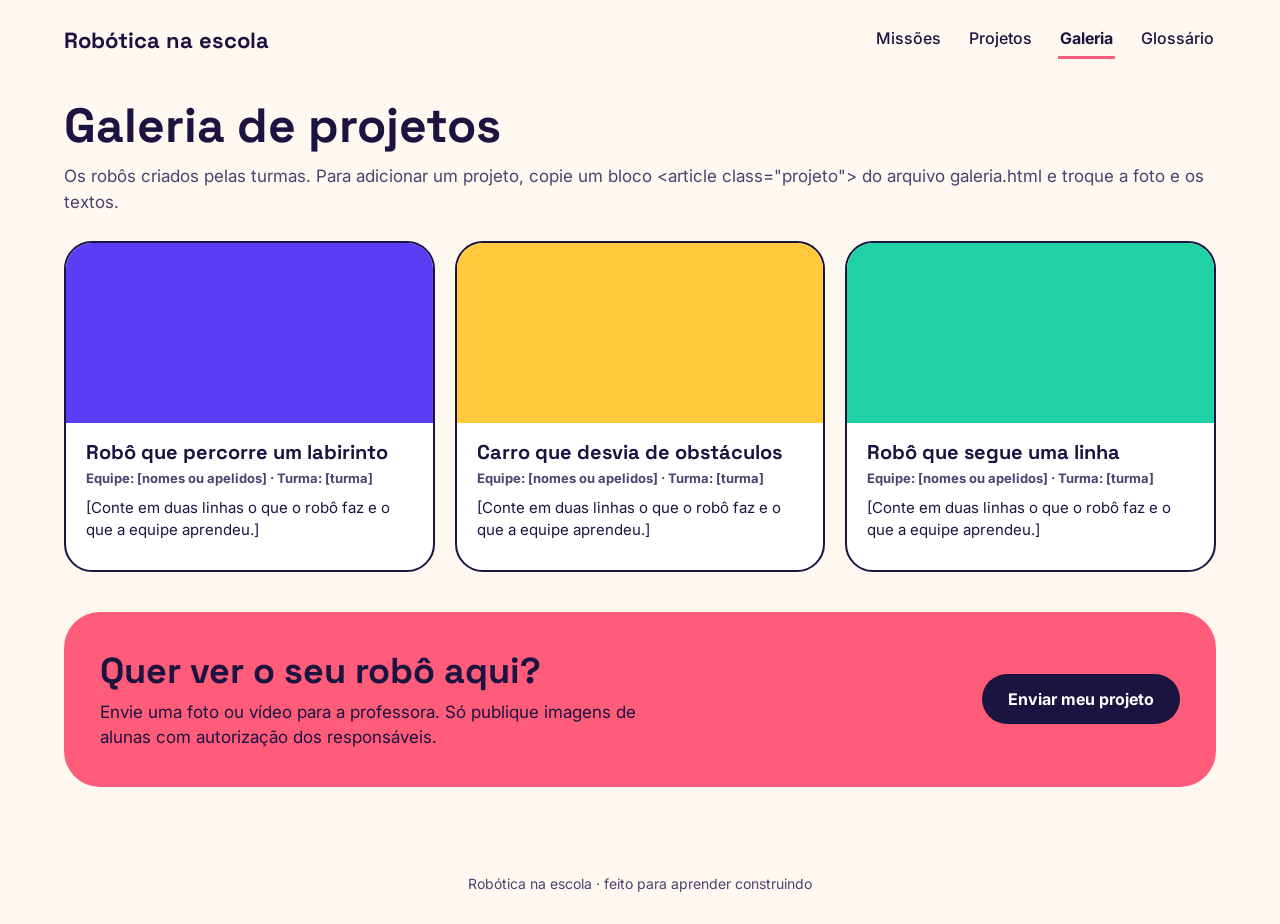
==== galeria.html @ 1efce521 "upando para o git" ====
<!DOCTYPE html>
<html lang="pt-BR">
<head>
<meta charset="utf-8">
<meta name="viewport" content="width=device-width, initial-scale=1">
<title>Galeria | Robótica na escola</title>
<link rel="icon" href="img/favicon.svg" type="image/svg+xml">
<link href="https://fonts.googleapis.com/css2?family=Inter:wght@400;500;700&family=Space+Grotesk:wght@500;700&display=swap" rel="stylesheet">
<link rel="stylesheet" href="css/estilo.css">
</head>
<body>
<a class="pular" href="#conteudo">Pular para o conteúdo</a>
<div class="wrap">
<header class="cabecalho">
<a class="logo" href="index.html">Robótica na escola</a>
<nav aria-label="Principal">
<a href="index.html#trilha">Missões</a>
<a href="modulo-6.html">Projetos</a>
<a href="galeria.html" aria-current="page">Galeria</a>
<a href="glossario.html">Glossário</a>
</nav>
</header>
<main id="conteudo">
<section class="miolo">
<h1 class="titulo-pagina">Galeria de projetos</h1>
<p class="sub">Os robôs criados pelas turmas. Para adicionar um projeto, copie um bloco &lt;article class="projeto"&gt; do arquivo galeria.html e troque a foto e os textos.</p>
<div class="galeria">
<article class="projeto">
<div class="foto" style="background:#5B3DF5" role="img" aria-label="Espaço para a foto do projeto"></div>
<h3>Robô que percorre um labirinto</h3>
<p class="autoras">Equipe: [nomes ou apelidos] · Turma: [turma]</p>
<p>[Conte em duas linhas o que o robô faz e o que a equipe aprendeu.]</p>
</article>
<article class="projeto">
<div class="foto" style="background:#FFC93C" role="img" aria-label="Espaço para a foto do projeto"></div>
<h3>Carro que desvia de obstáculos</h3>
<p class="autoras">Equipe: [nomes ou apelidos] · Turma: [turma]</p>
<p>[Conte em duas linhas o que o robô faz e o que a equipe aprendeu.]</p>
</article>
<article class="projeto">
<div class="foto" style="background:#1FD1A5" role="img" aria-label="Espaço para a foto do projeto"></div>
<h3>Robô que segue uma linha</h3>
<p class="autoras">Equipe: [nomes ou apelidos] · Turma: [turma]</p>
<p>[Conte em duas linhas o que o robô faz e o que a equipe aprendeu.]</p>
</article>
</div>
<div class="cta">
<div>
<h2>Quer ver o seu robô aqui?</h2>
<p>Envie uma foto ou vídeo para a professora. Só publique imagens de alunas com autorização dos responsáveis.</p>
</div>
<!-- Troque COLE-AQUI-O-LINK-DO-FORMULARIO pelo link de um Google Forms de envio de projetos -->
<a class="btn btn-noite" href="COLE-AQUI-O-LINK-DO-FORMULARIO">Enviar meu projeto</a>
</div>
</section>
</main>
<footer class="rodape-site">Robótica na escola · feito para aprender construindo</footer>
</div>
<script src="js/script.js"></script>
</body>
</html>
---- css/estilo.css ----
/* Robótica na escola: estilo compartilhado por todas as páginas.
   As cores principais estão nas variáveis abaixo. Mude aqui e o site inteiro muda. */
:root {
  --noite: #1B1340;
  --creme: #FFF8F0;
  --violeta: #5B3DF5;
  --coral: #FF5C7A;
  --menta: #1FD1A5;
  --amarelo: #FFC93C;
  --ceu: #5CC8FF;
  --suave: #4A4270;
}
* { box-sizing: border-box; }
html { scroll-behavior: smooth; }
body { margin: 0; background: var(--creme); color: var(--noite); font-family: 'Inter', Arial, sans-serif; }
h1, h2, h3, .num, .logo { font-family: 'Space Grotesk', Arial, sans-serif; }
a { color: inherit; }
:focus-visible { outline: 3px solid var(--violeta); outline-offset: 3px; }
.wrap { max-width: 1200px; margin: 0 auto; padding: 0 24px; }
.pular { position: absolute; left: -999px; top: 8px; background: var(--noite); color: #fff; padding: 10px 16px; border-radius: 8px; z-index: 10; }
.pular:focus { left: 8px; }

/* Cabeçalho */
.cabecalho { display: flex; flex-wrap: wrap; gap: 12px; align-items: center; justify-content: space-between; padding: 20px 0; }
.logo { font-weight: 700; font-size: 22px; text-decoration: none; }
.cabecalho nav { display: flex; flex-wrap: wrap; gap: 8px 24px; }
.cabecalho nav a { text-decoration: none; font-weight: 500; padding: 8px 2px; border-bottom: 3px solid transparent; }
.cabecalho nav a:hover { color: var(--violeta); }
.cabecalho nav a[aria-current="page"] { border-bottom-color: var(--coral); font-weight: 700; }

/* Botões */
.btn { display: inline-block; font-weight: 700; text-decoration: none; padding: 15px 26px; border-radius: 999px; min-height: 44px; }
.btn-violeta { background: var(--violeta); color: #fff; }
.btn-violeta:hover, .btn-noite:hover { background: var(--noite); }
.btn-noite { background: var(--noite); color: #fff; }
.btn-noite:hover { background: var(--violeta); }
.btn-borda { border: 2px solid var(--noite); padding: 13px 24px; }
.btn-borda:hover { background: var(--noite); color: #fff; }
button { font: inherit; font-weight: 700; border: 0; background: var(--violeta); color: #fff; padding: 13px 26px; border-radius: 999px; min-height: 44px; cursor: pointer; }
button:hover { background: var(--noite); }
.btn-link { background: none; color: var(--suave); text-decoration: underline; font-weight: 500; padding: 8px; min-height: 0; font-size: 14px; }
.btn-link:hover { background: none; color: var(--coral); }

/* Início */
.hero { display: flex; flex-wrap: wrap; gap: 40px; align-items: center; padding: 24px 0 56px; }
.hero-texto { flex: 1 1 360px; }
.selo { display: inline-block; background: var(--amarelo); font-weight: 700; font-size: 13px; padding: 6px 14px; border-radius: 999px; }
.hero h1 { font-size: clamp(40px, 7vw, 64px); line-height: 1.03; margin: 18px 0 16px; }
.hero p { font-size: 19px; line-height: 1.5; margin: 0 0 26px; max-width: 480px; }
.botoes { display: flex; flex-wrap: wrap; gap: 12px; }
.hero-arte { flex: 1 1 320px; min-height: 380px; background: var(--violeta); border-radius: 40px; position: relative; display: flex; align-items: center; justify-content: center; }
.chip { position: absolute; font-weight: 700; font-size: 14px; padding: 10px 16px; border-radius: 16px; }
.chip-a { top: 28px; left: 24px; background: #fff; }
.chip-b { bottom: 28px; right: 24px; background: var(--menta); }
.robo { animation: flutuar 3s ease-in-out infinite; }
@keyframes flutuar { 0%, 100% { transform: translateY(0); } 50% { transform: translateY(-10px); } }
section { padding: 8px 0 56px; }
h2 { font-size: clamp(26px, 4vw, 36px); margin: 0 0 8px; }
.sub { font-size: 17px; line-height: 1.5; margin: 0 0 26px; color: var(--suave); }

.trilha { display: grid; grid-template-columns: repeat(auto-fit, minmax(260px, 1fr)); gap: 18px; }
.card { display: flex; flex-direction: column; min-height: 220px; padding: 24px; border-radius: 28px; text-decoration: none; transition: transform .18s ease, box-shadow .18s ease; }
.card:hover { transform: translateY(-6px); box-shadow: 0 12px 24px rgba(27, 19, 64, .22); }
.num { font-size: 46px; font-weight: 700; line-height: 1; }
.card h3 { margin: 8px 0 6px; font-size: 21px; line-height: 1.2; }
.card p { margin: 0 0 14px; font-size: 15px; line-height: 1.45; }
.mini { height: 8px; background: #fff; border-radius: 99px; overflow: hidden; margin-bottom: 14px; }
.mini > div { height: 8px; width: 0; background: var(--violeta); border-radius: 99px; transition: width .4s ease; }
.tag { margin-top: auto; align-self: flex-start; padding: 6px 14px; border-radius: 999px; background: #fff; color: var(--noite); font-size: 13px; font-weight: 700; }

/* Cores por missão */
.cor-violeta { background: var(--violeta); color: #fff; }
.cor-amarelo { background: var(--amarelo); }
.cor-menta { background: var(--menta); }
.cor-coral { background: var(--coral); }
.cor-ceu { background: var(--ceu); }
.cor-noite { background: var(--noite); color: #fff; }
.cor-violeta .num, .cor-noite .num { color: var(--amarelo); }
.cor-violeta .mini > div, .cor-noite .mini > div { background: var(--amarelo); }
.cor-noite .mini { background: #4A4270; }

.conquistas { display: grid; grid-template-columns: repeat(auto-fit, minmax(150px, 1fr)); gap: 16px; }
.badge { background: #fff; border: 2px solid var(--noite); border-radius: 24px; padding: 20px 12px; text-align: center; font-weight: 700; font-size: 15px; }
.badge i { display: block; width: 64px; height: 64px; border-radius: 50%; margin: 0 auto 10px; background: #D9D4EC; }
.badge small { display: block; margin-top: 4px; font-weight: 500; color: var(--suave); }
.badge.on i { background: var(--c); }
.badge.on { border-color: var(--violeta); }

.cta { display: flex; flex-wrap: wrap; gap: 20px; align-items: center; justify-content: space-between; background: var(--coral); border-radius: 36px; padding: 36px; margin-bottom: 24px; }
.cta h2 { margin-bottom: 6px; }
.cta p { margin: 0; font-size: 17px; line-height: 1.5; max-width: 560px; }
.reset { text-align: center; margin: 0 0 24px; }
.rodape-site { text-align: center; font-size: 14px; color: var(--suave); padding: 8px 0 32px; }

/* Módulos */
.topo-modulo { border-radius: 36px; padding: 36px; }
.topo-modulo .missao { font-weight: 700; font-size: 14px; }
.topo-modulo h1 { font-size: clamp(32px, 6vw, 52px); line-height: 1.05; margin: 8px 0 12px; }
.topo-modulo p { font-size: 19px; line-height: 1.5; margin: 0 0 22px; max-width: 700px; }
.barra-linha { display: flex; align-items: center; gap: 14px; max-width: 520px; font-weight: 700; font-size: 14px; }
.barra { flex: 1; height: 14px; background: #fff; border-radius: 99px; overflow: hidden; }
.barra > div { height: 14px; background: var(--violeta); border-radius: 99px; transition: width .3s ease; }
.cor-violeta .barra > div, .cor-noite .barra > div { background: var(--amarelo); }
.cor-noite .barra { background: #4A4270; }

.layout { display: flex; flex-wrap: wrap; gap: 32px; padding: 40px 0 32px; align-items: flex-start; }
.principal { flex: 3 1 460px; min-width: 0; }
.lateral { flex: 2 1 320px; display: flex; flex-direction: column; gap: 20px; }
.principal h2 { font-size: clamp(24px, 4vw, 32px); margin: 0 0 16px; }
.principal h2.espaco { margin-top: 40px; }

details { background: #fff; border: 2px solid var(--noite); border-radius: 24px; padding: 4px 24px; margin-bottom: 12px; }
details[open] { border-color: var(--violeta); }
summary { list-style: none; cursor: pointer; display: flex; align-items: center; gap: 12px; min-height: 60px; font-weight: 700; font-size: 19px; }
summary::-webkit-details-marker { display: none; }
summary::after { content: "+"; font-size: 26px; line-height: 1; }
details[open] summary::after { content: "\2212"; }
.estado { font-size: 13px; padding: 4px 12px; border-radius: 99px; background: #EDE9F7; white-space: nowrap; margin-left: auto; font-weight: 700; }
details.feito .estado { background: var(--menta); }
.conteudo { font-size: 16px; line-height: 1.6; padding-bottom: 20px; }
.conteudo p { margin: 0 0 12px; }
.dica { background: #E9E4FF; border-radius: 16px; padding: 14px 18px; font-size: 15px; margin-bottom: 16px; }

.quiz { background: #fff; border: 2px solid var(--noite); border-radius: 24px; padding: 24px; }
.pergunta { font-weight: 700; font-size: 18px; margin: 0 0 10px; }
label.opcao { display: flex; gap: 12px; align-items: center; min-height: 44px; font-size: 16px; cursor: pointer; }
input[type=radio], input[type=checkbox] { width: 20px; height: 20px; flex: none; accent-color: var(--violeta); }
.quiz button { margin-top: 12px; }
#resposta { margin: 12px 0 0; font-weight: 700; min-height: 24px; }
#resposta.certo { color: #0B7A5F; }
#resposta.errado { color: #B3123A; }

.pratica { background: var(--violeta); color: #fff; border-radius: 32px; padding: 28px; }
.pratica .rotulo { font-weight: 700; font-size: 14px; color: var(--amarelo); }
.pratica h3 { font-size: 26px; margin: 8px 0 10px; }
.pratica p { font-size: 16px; line-height: 1.5; margin: 0 0 16px; }
.pratica .sub { display: block; font-weight: 700; font-size: 14px; color: #fff; margin: 0; }
.pratica .lista { font-size: 15px; margin: 4px 0 16px; padding-left: 20px; line-height: 1.5; }
.barra-pratica { margin: 8px 0 6px; flex: none; }
.barra-pratica > div { background: var(--menta); }
.extra { margin-top: 14px; background: var(--amarelo); color: var(--noite); border-radius: 16px; padding: 12px 16px; font-size: 15px; font-weight: 700; }
.bug { background: var(--menta); border-radius: 32px; padding: 24px; }
.bug p { font-size: 15px; line-height: 1.5; margin: 6px 0 0; }
.rodape-modulo { display: flex; flex-wrap: wrap; gap: 12px; justify-content: space-between; padding: 0 0 48px; }

/* Galeria e glossário */
.miolo { padding-top: 16px; }
.titulo-pagina { font-size: clamp(32px, 6vw, 48px); margin: 0 0 8px; }
.galeria { display: grid; grid-template-columns: repeat(auto-fit, minmax(260px, 1fr)); gap: 20px; margin-bottom: 40px; }
.projeto { background: #fff; border: 2px solid var(--noite); border-radius: 28px; overflow: hidden; padding-bottom: 20px; }
.projeto .foto { height: 180px; }
.projeto h3 { margin: 16px 20px 4px; font-size: 20px; }
.projeto p { margin: 0 20px 8px; font-size: 15px; line-height: 1.5; }
.projeto .autoras { color: var(--suave); font-size: 13px; font-weight: 700; }
.rotulo-busca { display: block; font-weight: 700; margin-bottom: 6px; }
#busca { width: 100%; max-width: 480px; font: inherit; padding: 14px 18px; border: 2px solid var(--noite); border-radius: 999px; background: #fff; min-height: 48px; }
.lista-termos { margin: 28px 0 0; display: grid; grid-template-columns: repeat(auto-fit, minmax(280px, 1fr)); gap: 14px; }
.termo { background: #fff; border: 2px solid var(--noite); border-radius: 20px; padding: 16px 20px; }
.termo dt { font-weight: 700; font-size: 18px; font-family: 'Space Grotesk', Arial, sans-serif; margin-bottom: 4px; }
.termo dd { margin: 0; font-size: 15px; line-height: 1.5; }

@media (max-width: 560px) {
  .wrap { padding: 0 16px; }
  .topo-modulo, .cta { padding: 24px; border-radius: 28px; }
  details { padding: 2px 16px; }
  summary { font-size: 17px; }
}
@media (prefers-reduced-motion: reduce) {
  html { scroll-behavior: auto; }
  .robo { animation: none; }
  .card, .barra > div, .mini > div { transition: none; }
  .card:hover { transform: none; }
}

/* Abas e apresentações de slides por missão */
.abas-modulo { display:flex; gap:10px; flex-wrap:wrap; margin:26px 0 12px; border-bottom:2px solid var(--noite); }
.aba-modulo { cursor:pointer; padding:12px 18px; border:2px solid var(--noite); border-bottom:0; border-radius:14px 14px 0 0; background:#fff; font:inherit; font-weight:700; color:var(--noite); }
.aba-modulo.ativa { background:var(--violeta); color:#fff; }
.painel-slides { background:#fff; border:2px solid var(--noite); border-radius:24px; padding:24px; margin:20px 0 32px; }
.painel-slides[hidden] { display:none !important; }
.campo-slides { display:flex; flex-wrap:wrap; gap:12px; align-items:center; margin:20px 0; }
.campo-slides label { font-weight:700; flex-basis:100%; }
.campo-slides input { flex:1 1 320px; min-width:0; padding:12px; border:2px solid var(--noite); border-radius:12px; font:inherit; }
.visualizador-slides { position:relative; width:100%; aspect-ratio:16/9; background:#f2f2f2; border-radius:16px; overflow:hidden; }
.visualizador-slides iframe { width:100%; height:100%; border:0; }
.nota-slides { font-size:.9rem; opacity:.8; }
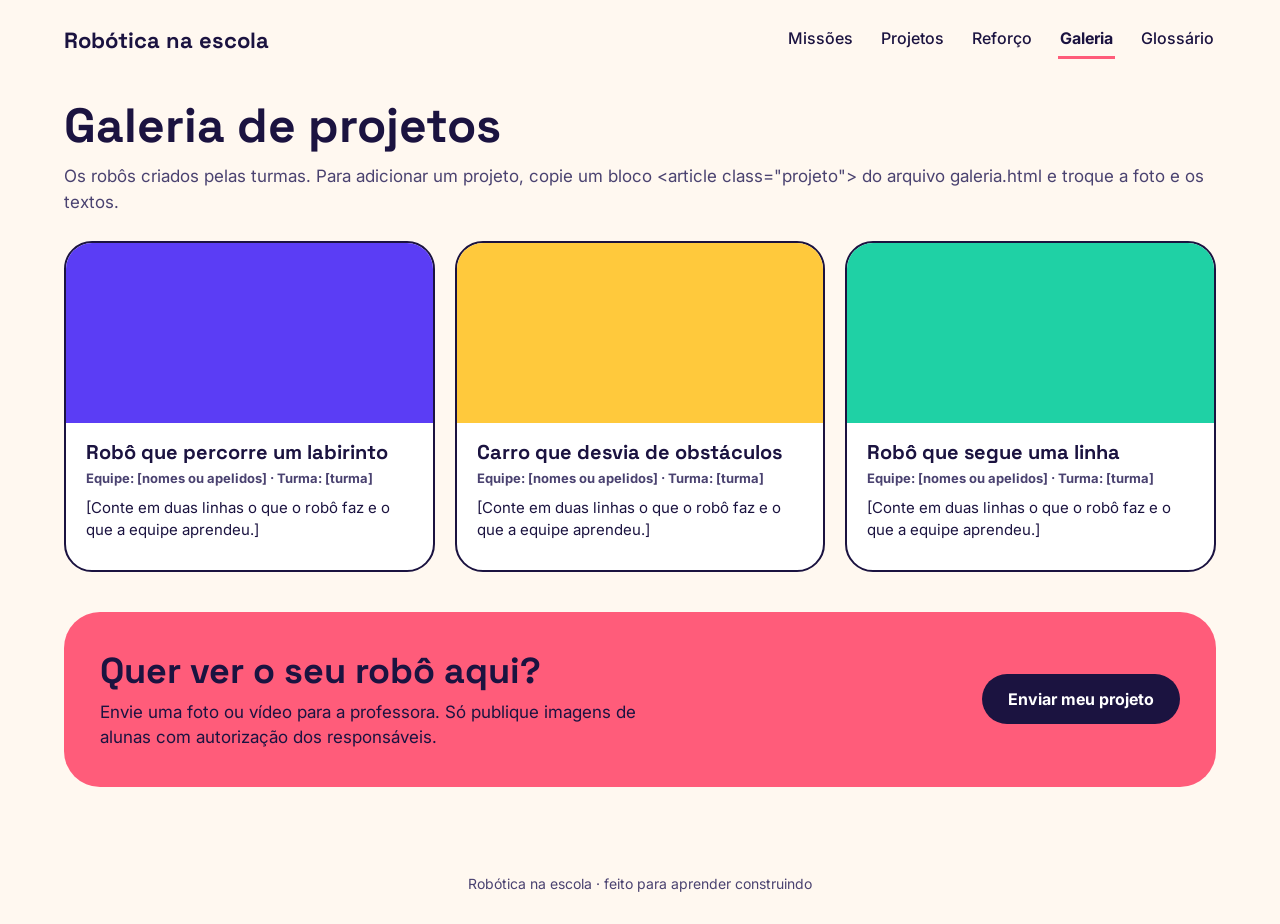
==== commit 1ba04445: "Addicionar atividades extras" ====
--- a/galeria.html
+++ b/galeria.html
@@ -16,6 +16,7 @@
 <nav aria-label="Principal">
 <a href="index.html#trilha">Missões</a>
 <a href="modulo-6.html">Projetos</a>
+<a href="modulo-extra.html">Reforço</a>
 <a href="galeria.html" aria-current="page">Galeria</a>
 <a href="glossario.html">Glossário</a>
 </nav>
--- a/css/estilo.css
+++ b/css/estilo.css
@@ -159,6 +159,20 @@
 .termo dt { font-weight: 700; font-size: 18px; font-family: 'Space Grotesk', Arial, sans-serif; margin-bottom: 4px; }
 .termo dd { margin: 0; font-size: 15px; line-height: 1.5; }
 
+.topo-reforco { margin-bottom: 24px; }
+.grade-reforco { display:grid; grid-template-columns:repeat(auto-fit, minmax(290px, 1fr)); gap:16px; padding:8px 0 40px; }
+.desafio-reforco { display:flex; flex-direction:column; align-items:flex-start; justify-content:space-between; gap:18px; min-height:150px; background:#fff; border:2px solid var(--noite); border-radius:20px; padding:22px; }
+.desafio-reforco h2 { margin:0; font-size:22px; }
+.desafio-reforco .btn { padding:11px 20px; }
+.atividade-arduino { display:block; grid-column:1 / -1; width:100%; min-height:0; padding:4px 24px; }
+.atividade-arduino summary { min-height:60px; }
+.atividade-arduino .conteudo { padding-bottom:20px; }
+.atividade-arduino h3 { margin:10px 0 0; font-size:19px; }
+.atividade-arduino p, .atividade-arduino li { max-width:860px; line-height:1.55; }
+.atividade-arduino ul, .atividade-arduino ol { margin:0; padding-left:24px; }
+.codigo-atividade { width:100%; max-width:900px; overflow-x:auto; margin:0; padding:18px; border-radius:12px; background:var(--noite); color:#fff; font:14px/1.55 Consolas, 'Courier New', monospace; }
+.codigo-atividade code { white-space:pre; }
+
 @media (max-width: 560px) {
   .wrap { padding: 0 16px; }
   .topo-modulo, .cta { padding: 24px; border-radius: 28px; }
@@ -176,8 +190,25 @@
 .abas-modulo { display:flex; gap:10px; flex-wrap:wrap; margin:26px 0 12px; border-bottom:2px solid var(--noite); }
 .aba-modulo { cursor:pointer; padding:12px 18px; border:2px solid var(--noite); border-bottom:0; border-radius:14px 14px 0 0; background:#fff; font:inherit; font-weight:700; color:var(--noite); }
 .aba-modulo.ativa { background:var(--violeta); color:#fff; }
-.painel-slides { background:#fff; border:2px solid var(--noite); border-radius:24px; padding:24px; margin:20px 0 32px; }
-.painel-slides[hidden] { display:none !important; }
+.painel-slides,
+.painel-material { background:#fff; border:2px solid var(--noite); border-radius:24px; padding:24px; margin:20px 0 32px; }
+.painel-slides[hidden],
+.painel-material[hidden],
+.painel-simulador[hidden] { display:none !important; }
+.painel-simulador { background:#fff; border:2px solid var(--noite); border-radius:24px; padding:24px; margin:20px 0 32px; }
+.acoes-simulador { display:flex; justify-content:flex-end; margin:16px 0; }
+.visualizador-simulador { position:relative; width:100%; height:760px; background:#f2f2f2; border:2px solid var(--noite); border-radius:16px; overflow:hidden; }
+.visualizador-simulador iframe { width:100%; height:100%; border:0; }
+@media (max-width:850px) { .visualizador-simulador { height:620px; } .acoes-simulador { justify-content:flex-start; } }
+.lista-downloads { display:grid; grid-template-columns:repeat(auto-fit, minmax(250px, 1fr)); gap:14px; margin-top:20px; }
+.card-download { display:flex; align-items:center; gap:14px; min-height:88px; padding:18px; border:2px solid var(--noite); border-radius:16px; background:#fff; color:var(--noite); text-decoration:none; transition:transform .15s ease, box-shadow .15s ease, border-color .15s ease; }
+.card-download:hover { transform:translateY(-2px); box-shadow:0 6px 0 var(--noite); border-color:var(--violeta); }
+.card-download:focus-visible { outline:3px solid var(--ceu); outline-offset:3px; }
+.card-download .arquivo { display:flex; align-items:center; justify-content:center; flex:none; width:48px; height:48px; border-radius:12px; background:#E9E4FF; font-size:13px; font-weight:700; }
+.card-download .descricao { display:flex; flex-direction:column; gap:4px; line-height:1.3; }
+.card-download strong { font-size:17px; }
+.card-download small { opacity:.75; }
+@media (max-width:540px) { .lista-downloads { grid-template-columns:1fr; } }
 .campo-slides { display:flex; flex-wrap:wrap; gap:12px; align-items:center; margin:20px 0; }
 .campo-slides label { font-weight:700; flex-basis:100%; }
 .campo-slides input { flex:1 1 320px; min-width:0; padding:12px; border:2px solid var(--noite); border-radius:12px; font:inherit; }
